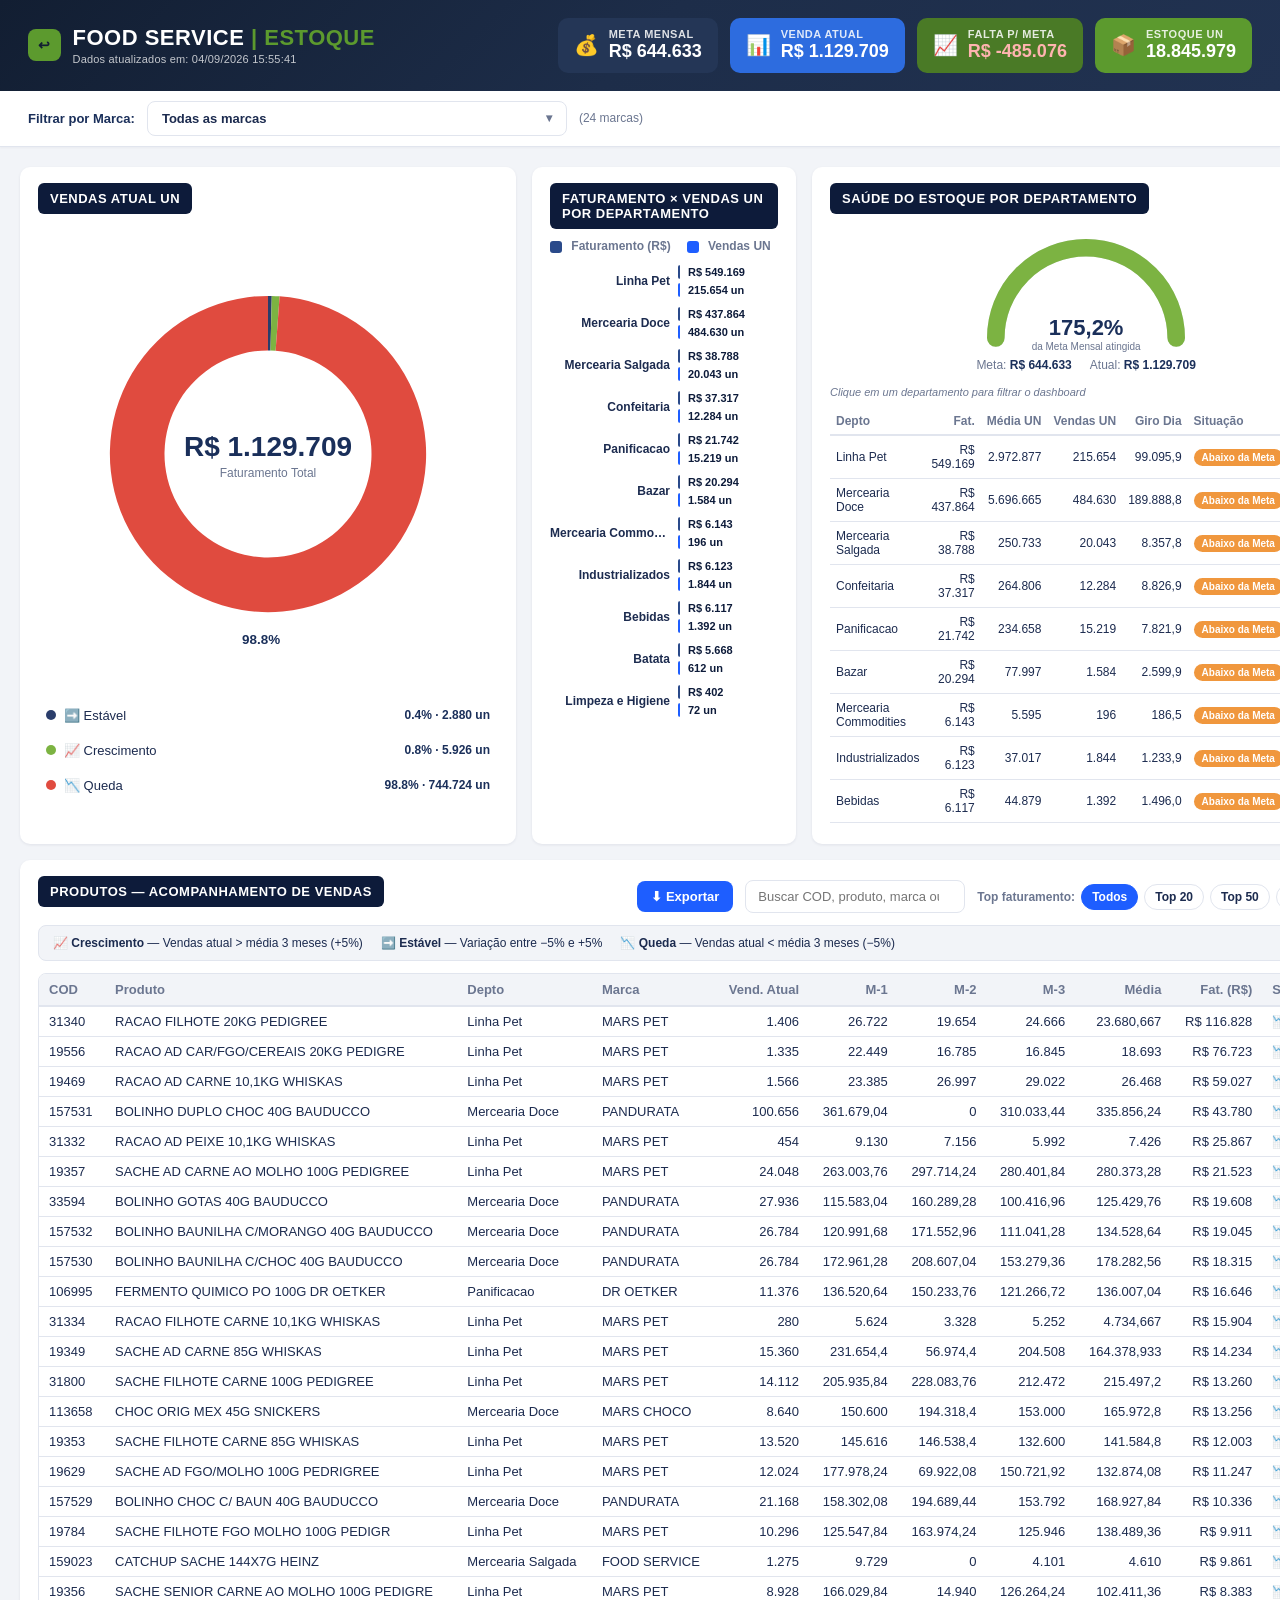
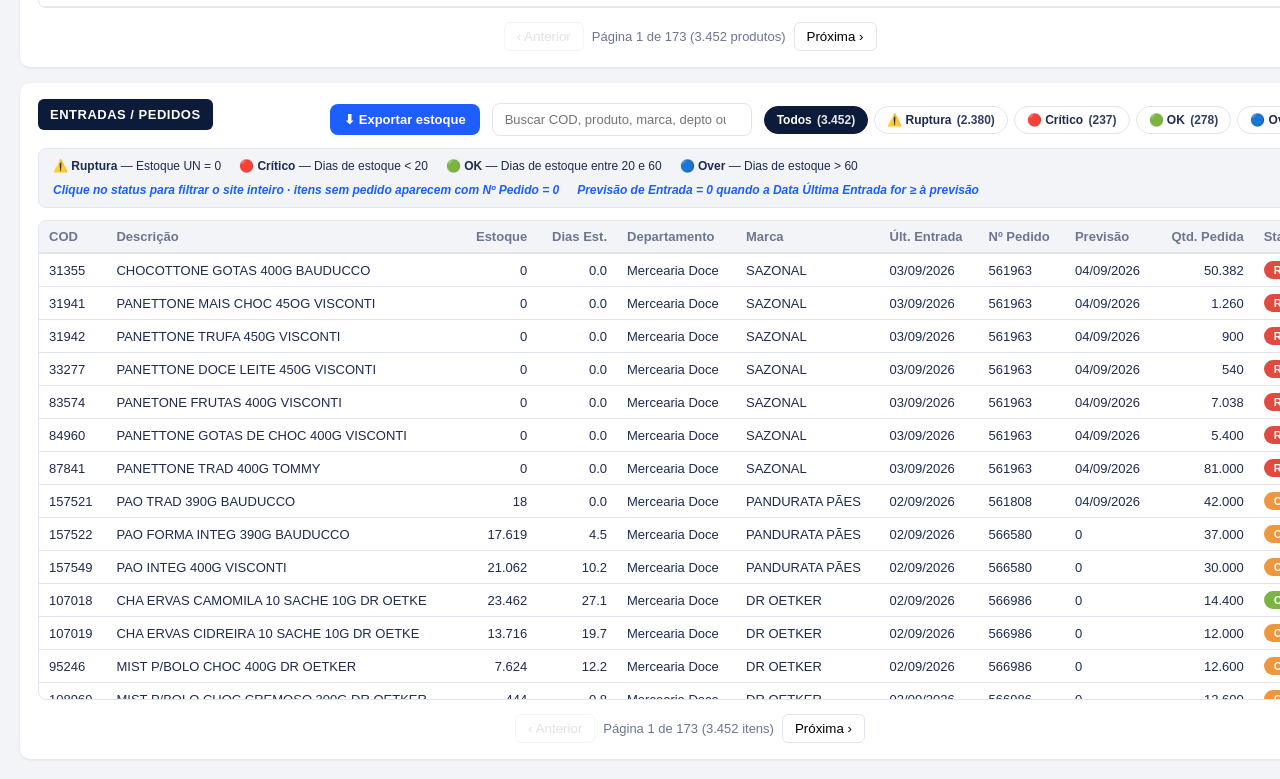
==== food/index.html @ 553b64fb "Add files via upload" ====
<!DOCTYPE html>
<html lang="pt-BR">
<head>
  <meta charset="UTF-8">
  <meta name="viewport" content="width=device-width, initial-scale=1.0">
  <title>Food Service | Controle de Estoque</title>
  <link rel="stylesheet" href="style.css">
  <script>
    (function () {
      var v = Date.now();
      document.write('<script src="data.js?v=' + v + '"><\/script>');
      document.write('<script src="script.js?v=' + v + '"><\/script>');
    })();
  </script>
</head>
<body>

<header class="topbar">
  <div class="topbar-head">
    <div class="brand">
      <a href="../index.html" class="brand-mark" title="Voltar ao início" style="text-decoration:none;">↩</a>
      <div class="brand-text">
        <h1>FOOD SERVICE <span class="accent">| ESTOQUE</span></h1>
        <span class="data-updated" id="data-updated">Atualizado em: –</span>
      </div>
    </div>
  </div>
  <div class="kpi-row">
    <div class="kpi kpi-meta">
      <span class="kpi-icon">💰</span>
      <div class="kpi-text">
        <span class="kpi-label">META MENSAL</span>
        <span class="kpi-value" id="kpi-meta-mensal">–</span>
      </div>
    </div>
    <div class="kpi kpi-venda">
      <span class="kpi-icon">📊</span>
      <div class="kpi-text">
        <span class="kpi-label">VENDA ATUAL</span>
        <span class="kpi-value" id="kpi-venda-atual">–</span>
      </div>
    </div>
    <div class="kpi kpi-falta">
      <span class="kpi-icon">📈</span>
      <div class="kpi-text">
        <span class="kpi-label">FALTA P/ META</span>
        <span class="kpi-value" id="kpi-falta-meta">–</span>
      </div>
    </div>
    <div class="kpi kpi-estoque">
      <span class="kpi-icon">📦</span>
      <div class="kpi-text">
        <span class="kpi-label">ESTOQUE UN</span>
        <span class="kpi-value" id="kpi-estoque-un">–</span>
      </div>
    </div>
  </div>
</header>

<div class="filter-bar">
  <div class="filter-bar-inner">
    <label class="filter-label">Filtrar por Marca:</label>
    <div class="ms-dropdown" id="marca-dropdown">
      <button type="button" class="ms-toggle" id="marca-toggle" aria-haspopup="listbox" aria-expanded="false">
        <span id="marca-toggle-text">Todas as marcas</span>
        <span class="ms-arrow">▾</span>
      </button>
      <div class="ms-panel" id="marca-panel" hidden>
        <div class="ms-search-wrap">
          <input type="search" id="marca-search" placeholder="Buscar marca..." autocomplete="off">
        </div>
        <div class="ms-actions">
          <button type="button" id="marca-select-all">Selecionar todas</button>
          <button type="button" id="marca-clear">Limpar</button>
        </div>
        <ul class="ms-list" id="marca-list" role="listbox" aria-multiselectable="true"></ul>
      </div>
    </div>
    <span class="filter-hint" id="marca-hint"></span>
    <button type="button" id="clear-dept-filter" class="clear-dept-btn" hidden>✕ Limpar departamento</button>
  </div>
</div>

<!-- Abas mobile (pills) -->
<nav class="mobile-tabs" id="mobile-tabs" aria-label="Seções do painel">
  <button type="button" class="mobile-tab active" data-tab="faturamento">📊 Faturamento</button>
  <button type="button" class="mobile-tab" data-tab="estoque">📦 Estoque</button>
</nav>

<main class="grid">

  <section class="panel panel-donut" data-mobile-tab="faturamento">
    <h2>VENDAS ATUAL UN</h2>
    <div class="donut-wrap donut-lg">
      <svg id="donut" viewBox="0 0 480 480"></svg>
      <div class="donut-center">
        <span id="donut-total">0</span>
        <small>Faturamento Total</small>
      </div>
    </div>
    <ul class="legend" id="donut-legend"></ul>
    <button type="button" id="clear-vendas-filter" class="clear-dept-btn clear-vendas-btn" hidden>✕ Limpar filtro de vendas</button>
  </section>

  <section class="panel panel-bars" data-mobile-tab="faturamento">
    <h2>FATURAMENTO × VENDAS UN POR DEPARTAMENTO</h2>
    <div class="cluster-legend">
      <span><i class="leg-fat"></i> Faturamento (R$)</span>
      <span><i class="leg-vend"></i> Vendas UN</span>
    </div>
    <div class="cluster-bars" id="dept-bars"></div>
  </section>

  <section class="panel panel-gauge" data-mobile-tab="both">
    <h2 id="saude-title">SAÚDE DO ESTOQUE POR DEPARTAMENTO</h2>

    <!-- Modo Faturamento / desktop: meta mensal -->
    <div class="gauge-mode gauge-mode-meta" id="gauge-mode-meta">
      <div class="meta-gauge-wrap">
        <svg id="meta-gauge" viewBox="0 0 200 115"></svg>
        <div class="meta-gauge-center">
          <span id="meta-gauge-pct">0%</span>
          <small>da Meta Mensal atingida</small>
        </div>
      </div>
      <div class="meta-gauge-legend">
        <span>Meta: <strong id="meta-gauge-meta">R$ 0</strong></span>
        <span>Atual: <strong id="meta-gauge-atual">R$ 0</strong></span>
      </div>
    </div>

    <!-- Modo Estoque (mobile): medidor por status -->
    <div class="gauge-mode gauge-mode-status" id="gauge-mode-status" hidden>
      <div class="status-meter-wrap">
        <div class="status-meter" id="status-meter" role="img" aria-label="Distribuição por status de estoque"></div>
        <div class="status-meter-total" id="status-meter-total">0 itens</div>
      </div>
      <ul class="status-meter-legend" id="status-meter-legend"></ul>
    </div>

    <p class="click-hint">Clique em um departamento para filtrar o dashboard</p>
    <div class="table-scroll dept-scroll">
      <table class="status-table dept-health-table" id="dept-health-table">
        <thead>
          <tr>
            <th>Depto</th>
            <th class="num col-fat">Fat.</th>
            <th class="num col-hide-tablet">Média UN</th>
            <th class="num col-hide-tablet">Vendas UN</th>
            <th class="num col-hide-tablet">Giro Dia</th>
            <th>Situação</th>
            <th class="num col-pct">% Meta</th>
          </tr>
        </thead>
        <tbody></tbody>
      </table>
    </div>
    <!-- Lista curta só no mobile -->
    <ul class="dept-health-mobile" id="dept-health-mobile" hidden></ul>
  </section>

  <section class="panel panel-table" data-mobile-tab="faturamento">
    <div class="table-toolbar">
      <h2>PRODUTOS — ACOMPANHAMENTO DE VENDAS</h2>
      <div class="toolbar-controls">
        <button type="button" class="btn-export" id="btn-export">⬇ Exportar</button>
        <input type="search" id="search-box" placeholder="Buscar COD, produto, marca ou depto...">
        <div class="top-filters" id="top-filters">
          <span class="top-label">Top faturamento:</span>
          <button type="button" class="chip-top active" data-top="0">Todos</button>
          <button type="button" class="chip-top" data-top="20">Top 20</button>
          <button type="button" class="chip-top" data-top="50">Top 50</button>
          <button type="button" class="chip-top" data-top="100">Top 100</button>
        </div>
      </div>
    </div>

    <div class="status-rules vendas-rules">
      <span class="rule-item"><strong>📈 Crescimento</strong> — Vendas atual &gt; média 3 meses (+5%)</span>
      <span class="rule-item"><strong>➡️ Estável</strong> — Variação entre −5% e +5%</span>
      <span class="rule-item"><strong>📉 Queda</strong> — Vendas atual &lt; média 3 meses (−5%)</span>
    </div>

    <div class="table-scroll product-scroll">
      <table class="product-table">
        <thead>
          <tr>
            <th data-key="cod" class="col-cod">COD</th>
            <th data-key="descricao">Produto</th>
            <th data-key="departamento" class="col-hide-mobile">Depto</th>
            <th data-key="marca" class="col-hide-mobile">Marca</th>
            <th data-key="vendas_un" class="num">Vend. Atual</th>
            <th data-key="vendas_m1_un" class="num col-hide-tablet">M-1</th>
            <th data-key="vendas_m2_un" class="num col-hide-tablet">M-2</th>
            <th data-key="vendas_m3_un" class="num col-hide-tablet">M-3</th>
            <th data-key="media_mensal_un" class="num col-hide-tablet">Média</th>
            <th data-key="faturamento" class="num col-hide-mobile">Fat. (R$)</th>
            <th data-key="status_vendas">Status</th>
          </tr>
        </thead>
        <tbody id="product-tbody"></tbody>
      </table>
    </div>

    <div class="pagination" id="pagination"></div>
  </section>

  <section class="panel panel-table panel-entrada" data-mobile-tab="estoque">
    <div class="table-toolbar">
      <h2>ENTRADAS / PEDIDOS</h2>
      <div class="toolbar-controls">
        <button type="button" class="btn-export" id="btn-export-entrada">⬇ Exportar estoque</button>
        <input type="search" id="search-entrada" placeholder="Buscar COD, produto, marca, depto ou nº pedido...">
        <div class="status-filters" id="entrada-status-filters">
          <button class="chip chip-all active" data-status="Todos">Todos <span class="chip-count" id="count-Todos"></span></button>
          <button class="chip chip-ruptura" data-status="Ruptura">⚠️ Ruptura <span class="chip-count" id="count-Ruptura"></span></button>
          <button class="chip chip-critico" data-status="Critico">🔴 Crítico <span class="chip-count" id="count-Critico"></span></button>
          <button class="chip chip-ok" data-status="OK">🟢 OK <span class="chip-count" id="count-OK"></span></button>
          <button class="chip chip-over" data-status="Over">🔵 Over <span class="chip-count" id="count-Over"></span></button>
        </div>
      </div>
    </div>

    <div class="status-rules">
      <span class="rule-item"><strong>⚠️ Ruptura</strong> — Estoque UN = 0</span>
      <span class="rule-item"><strong>🔴 Crítico</strong> — Dias de estoque &lt; 20</span>
      <span class="rule-item"><strong>🟢 OK</strong> — Dias de estoque entre 20 e 60</span>
      <span class="rule-item"><strong>🔵 Over</strong> — Dias de estoque &gt; 60</span>
      <span class="rule-item rule-hint">Clique no status para filtrar o site inteiro · itens sem pedido aparecem com Nº Pedido = 0</span>
      <span class="rule-item rule-hint">Previsão de Entrada = 0 quando a Data Última Entrada for ≥ à previsão</span>
    </div>

    <div class="table-scroll product-scroll entrada-scroll">
      <table class="product-table entrada-table">
        <thead>
          <tr>
            <th data-ekey="cod" class="col-cod">COD</th>
            <th data-ekey="descricao">Descrição</th>
            <th data-ekey="estoque_un" class="num">Estoque</th>
            <th data-ekey="dias_estoque_un" class="num col-hide-tablet">Dias Est.</th>
            <th data-ekey="departamento" class="col-hide-tablet">Departamento</th>
            <th data-ekey="marca" class="col-hide-tablet">Marca</th>
            <th data-ekey="data_ultima_entrada" class="col-hide-tablet">Últ. Entrada</th>
            <th data-ekey="numero_pedido">Nº Pedido</th>
            <th data-ekey="previsao_entrada">Previsão</th>
            <th data-ekey="qtd_pedida" class="num col-hide-mobile">Qtd. Pedida</th>
            <th data-ekey="status">Status</th>
          </tr>
        </thead>
        <tbody id="entrada-tbody"></tbody>
      </table>
    </div>

    <div class="pagination" id="entrada-pagination"></div>
  </section>

</main>

<!-- Modal exportar produtos -->
<div class="modal-overlay" id="export-modal" hidden>
  <div class="modal" role="dialog" aria-labelledby="export-title">
    <div class="modal-header">
      <h3 id="export-title">Exportar produtos</h3>
      <button type="button" class="modal-close" id="export-close" aria-label="Fechar">✕</button>
    </div>
    <div class="modal-body">
      <p class="modal-hint">Sempre ordenado por faturamento (maior → menor). Usa os filtros de marca/departamento ativos no site.</p>

      <label class="modal-label">Quantidade (Top)</label>
      <div class="modal-options" id="export-top">
        <label><input type="radio" name="export-top" value="20" checked> Top 20</label>
        <label><input type="radio" name="export-top" value="50"> Top 50</label>
        <label><input type="radio" name="export-top" value="100"> Top 100</label>
        <label><input type="radio" name="export-top" value="0"> Todos</label>
      </div>

      <label class="modal-label">Status <small style="font-weight:500;color:var(--text-muted)">(pode marcar vários)</small></label>
      <div class="modal-options modal-options-multi" id="export-status">
        <label><input type="checkbox" name="export-status" value="Todos" checked class="export-status-all"> Todos</label>
        <label><input type="checkbox" name="export-status" value="Ruptura" class="export-status-item"> ⚠️ Ruptura</label>
        <label><input type="checkbox" name="export-status" value="Critico" class="export-status-item"> 🔴 Crítico</label>
        <label><input type="checkbox" name="export-status" value="OK" class="export-status-item"> 🟢 OK</label>
        <label><input type="checkbox" name="export-status" value="Over" class="export-status-item"> 🔵 Over</label>
      </div>

      <label class="modal-label">Formato</label>
      <div class="modal-options" id="export-format">
        <label><input type="radio" name="export-format" value="csv" checked> CSV (Excel)</label>
        <label><input type="radio" name="export-format" value="xlsx"> Excel (.xls)</label>
      </div>
    </div>
    <div class="modal-footer">
      <button type="button" class="btn-secondary" id="export-cancel">Cancelar</button>
      <button type="button" class="btn-primary" id="export-confirm">Baixar arquivo</button>
    </div>
  </div>
</div>

<!-- Modal exportar ENTRADAS / ESTOQUE -->
<div class="modal-overlay" id="export-entrada-modal" hidden>
  <div class="modal" role="dialog" aria-labelledby="export-entrada-title">
    <div class="modal-header">
      <h3 id="export-entrada-title">Exportar estoque / entradas</h3>
      <button type="button" class="modal-close" id="export-entrada-close" aria-label="Fechar">✕</button>
    </div>
    <div class="modal-body">
      <p class="modal-hint">Usa os filtros de marca/departamento/busca ativos. Previsão = 0 quando a última entrada for ≥ à previsão.</p>

      <label class="modal-label">Status de estoque <small style="font-weight:500;color:var(--text-muted)">(pode marcar vários)</small></label>
      <div class="modal-options modal-options-multi" id="export-entrada-status">
        <label><input type="checkbox" name="export-entrada-status" value="Todos" checked class="export-status-all"> Todos</label>
        <label><input type="checkbox" name="export-entrada-status" value="Ruptura" class="export-status-item"> ⚠️ Ruptura</label>
        <label><input type="checkbox" name="export-entrada-status" value="Critico" class="export-status-item"> 🔴 Crítico</label>
        <label><input type="checkbox" name="export-entrada-status" value="OK" class="export-status-item"> 🟢 OK</label>
        <label><input type="checkbox" name="export-entrada-status" value="Over" class="export-status-item"> 🔵 Over</label>
      </div>

      <label class="modal-label">Pedido</label>
      <div class="modal-options" id="export-entrada-pedido">
        <label><input type="radio" name="export-entrada-pedido" value="todos" checked> Todos (com e sem pedido)</label>
        <label><input type="radio" name="export-entrada-pedido" value="com"> Somente com nº pedido</label>
        <label><input type="radio" name="export-entrada-pedido" value="sem"> Somente sem pedido (0)</label>
      </div>

      <label class="modal-label">Formato</label>
      <div class="modal-options" id="export-entrada-format">
        <label><input type="radio" name="export-entrada-format" value="csv" checked> CSV (Excel)</label>
        <label><input type="radio" name="export-entrada-format" value="xlsx"> Excel (.xls)</label>
      </div>
    </div>
    <div class="modal-footer">
      <button type="button" class="btn-secondary" id="export-entrada-cancel">Cancelar</button>
      <button type="button" class="btn-primary" id="export-entrada-confirm">Baixar arquivo</button>
    </div>
  </div>
</div>

</body>
</html>
---- food/style.css ----
:root {
  --navy-deep: #0d1b3a;
  --navy: #1a2f5a;
  --navy-light: #2a4a8a;
  --blue: #1e5eff;
  --blue-mid: #3b7ddd;
  --blue-soft: #5b9cf5;
  --blue-pale: #e8f0fe;
  --green: #7cb342;
  --green-dark: #5a8c2c;
  --red: #e04b3f;
  --orange: #f0973d;
  --grey-bg: #f2f4f8;
  --grey-line: #e1e5ee;
  --text-dark: #1c2b4f;
  --text-muted: #6b7690;
  --white: #ffffff;
  --radius: 10px;
}

* { box-sizing: border-box; }

html {
  width: 100%;
  overflow-x: hidden;
}

body {
  margin: 0;
  font-family: "Segoe UI", Roboto, Arial, sans-serif;
  background: var(--grey-bg);
  color: var(--text-dark);
  width: 100%;
  overflow-x: hidden;
  position: relative;
}

.topbar {
  background: linear-gradient(135deg, #121E32, #1D2D49 50%, #213251);
  padding: 18px 28px;
  display: flex;
  align-items: center;
  justify-content: space-between;
  flex-wrap: wrap;
  gap: 16px;
}
.topbar-head {
  display: flex;
  align-items: center;
  gap: 12px;
}

/* Hamburger, pills e drawer só no mobile */
.menu-toggle,
.mobile-tabs,
.drawer-overlay,
.mobile-drawer {
  display: none;
}

.brand { display: flex; align-items: center; gap: 12px; }
.brand-text { display: flex; flex-direction: column; gap: 2px; }

.brand-mark {
  background: #5C9A2E;
  color: #121E32;
  font-weight: 800;
  font-size: 14px;
  padding: 8px 10px;
  border-radius: 8px;
  letter-spacing: 0.5px;
}

.brand h1 {
  color: var(--white);
  font-size: 22px;
  letter-spacing: 0.5px;
  margin: 0;
  font-weight: 800;
}
.brand h1 .accent { color: #5C9A2E; }

.data-updated {
  font-size: 11px;
  color: rgba(255, 255, 255, 0.75);
  font-weight: 500;
  letter-spacing: 0.2px;
}

.kpi-row { display: flex; gap: 12px; flex-wrap: wrap; }

.kpi {
  display: flex;
  align-items: center;
  gap: 10px;
  padding: 10px 16px;
  border-radius: var(--radius);
  min-width: 130px;
  color: var(--white);
}
.kpi-icon { font-size: 20px; }
.kpi-text { display: flex; flex-direction: column; line-height: 1.2; }
.kpi-label { font-size: 11px; font-weight: 700; opacity: 0.85; letter-spacing: 0.5px; }
.kpi-value { font-size: 18px; font-weight: 800; }

/* KPIs — paleta atualizada */
.kpi-meta { background: #243656; }
.kpi-venda { background: #2D6CDF; }
.kpi-falta { background: #4A7A26; }
.kpi-estoque { background: #5C9A2E; }

.filter-bar {
  background: var(--white);
  border-bottom: 1px solid var(--grey-line);
  padding: 10px 28px;
  box-shadow: 0 1px 2px rgba(20, 30, 60, 0.04);
}
.filter-bar-inner {
  display: flex;
  align-items: center;
  gap: 12px;
  flex-wrap: wrap;
}
.filter-label {
  font-size: 13px;
  font-weight: 700;
  color: var(--navy);
  white-space: nowrap;
}
.filter-hint { font-size: 12px; color: var(--text-muted); }

.clear-dept-btn {
  padding: 7px 12px;
  border: 1px solid var(--blue);
  background: var(--blue-pale);
  color: var(--blue);
  border-radius: 8px;
  font-size: 12px;
  font-weight: 700;
  cursor: pointer;
}
.clear-dept-btn:hover {
  background: var(--blue);
  color: var(--white);
}

.ms-dropdown {
  position: relative;
  min-width: 260px;
  max-width: 420px;
  flex: 1;
}
.ms-toggle {
  width: 100%;
  display: flex;
  align-items: center;
  justify-content: space-between;
  gap: 8px;
  padding: 9px 14px;
  border: 1px solid var(--grey-line);
  border-radius: 8px;
  background: var(--white);
  color: var(--text-dark);
  font-size: 13px;
  font-weight: 600;
  cursor: pointer;
  text-align: left;
}
.ms-toggle:hover { border-color: var(--navy-light); }
.ms-toggle[aria-expanded="true"] {
  border-color: var(--blue);
  box-shadow: 0 0 0 2px rgba(30, 94, 255, 0.15);
}
.ms-arrow { color: var(--text-muted); font-size: 12px; }

.ms-panel {
  position: absolute;
  top: calc(100% + 4px);
  left: 0;
  right: 0;
  min-width: 280px;
  max-height: 360px;
  background: var(--white);
  border: 1px solid var(--grey-line);
  border-radius: 10px;
  box-shadow: 0 8px 24px rgba(20, 30, 60, 0.12);
  z-index: 100;
  display: flex;
  flex-direction: column;
  overflow: hidden;
}
.ms-panel[hidden] { display: none !important; }

.ms-search-wrap {
  padding: 10px 10px 6px;
  border-bottom: 1px solid var(--grey-line);
}
.ms-search-wrap input {
  width: 100%;
  padding: 8px 10px;
  border: 1px solid var(--grey-line);
  border-radius: 6px;
  font-size: 13px;
}
.ms-actions {
  display: flex;
  gap: 8px;
  padding: 8px 10px;
  border-bottom: 1px solid var(--grey-line);
}
.ms-actions button {
  flex: 1;
  padding: 6px 8px;
  border: 1px solid var(--grey-line);
  border-radius: 6px;
  background: var(--grey-bg);
  font-size: 12px;
  font-weight: 600;
  color: var(--navy);
  cursor: pointer;
}
.ms-actions button:hover {
  background: var(--navy-deep);
  color: var(--white);
  border-color: var(--navy-deep);
}
.ms-list {
  list-style: none;
  margin: 0;
  padding: 6px 0;
  overflow-y: auto;
  max-height: 260px;
}
.ms-item label {
  display: flex;
  align-items: center;
  gap: 10px;
  padding: 7px 14px;
  cursor: pointer;
  font-size: 13px;
  color: var(--text-dark);
}
.ms-item label:hover { background: #f0f4fb; }
.ms-item input[type="checkbox"] {
  width: 15px;
  height: 15px;
  accent-color: var(--blue);
  flex-shrink: 0;
}

.grid {
  display: grid;
  grid-template-columns: 1.15fr 1.4fr 1.25fr;
  gap: 16px;
  padding: 20px;
}

.panel {
  background: var(--white);
  border-radius: var(--radius);
  padding: 16px 18px;
  box-shadow: 0 1px 3px rgba(20, 30, 60, 0.08);
}

.panel h2 {
  font-size: 13px;
  letter-spacing: 0.5px;
  margin: 0 0 10px;
  font-weight: 800;
  background: var(--navy-deep);
  color: var(--white);
  padding: 8px 12px;
  border-radius: 6px;
  display: inline-block;
}

.click-hint {
  margin: 0 0 10px;
  font-size: 11px;
  color: var(--text-muted);
  font-style: italic;
}

.panel-table { grid-column: 1 / -1; }

/* Donut grande */
.donut-wrap {
  position: relative;
  width: 240px;
  margin: 0 auto;
}
.donut-wrap.donut-lg {
  width: 460px;
  max-width: 100%;
}
#donut { width: 100%; height: auto; }
.donut-center {
  position: absolute;
  top: 50%; left: 50%;
  transform: translate(-50%, -50%);
  text-align: center;
  line-height: 1.1;
  pointer-events: none;
}
.donut-center span {
  display: block;
  font-size: 28px;
  font-weight: 800;
  color: var(--navy);
}
.donut-center small { color: var(--text-muted); font-size: 12px; }
.donut-pct-label {
  font-size: 14px;
  font-weight: 800;
  fill: var(--navy);
}

.legend { list-style: none; padding: 0; margin: 14px 0 0; display: flex; flex-direction: column; gap: 8px; }
.legend li { display: flex; align-items: center; gap: 8px; font-size: 13px; }
.legend li.legend-item {
  cursor: pointer;
  padding: 6px 8px;
  border-radius: 8px;
  transition: background 0.15s;
}
.legend li.legend-item:hover { background: #f0f4fb; }
.legend li.legend-item.active {
  background: var(--blue-pale);
  outline: 2px solid var(--blue);
  outline-offset: -2px;
  font-weight: 700;
}
.legend .dot { width: 10px; height: 10px; border-radius: 50%; display: inline-block; flex-shrink: 0; }
.legend .lg-label { flex: 1; }
.legend .lg-value { font-weight: 700; color: var(--navy); white-space: nowrap; font-size: 12px; }

.donut-slice { transition: opacity 0.2s; }
.donut-slice:hover { opacity: 0.85; }

.clear-vendas-btn:not([hidden]) { margin: 10px auto 0; display: block; }

/* Gauge de % da Meta */
.meta-gauge-wrap {
  position: relative;
  width: 220px;
  margin: 4px auto 4px;
}
#meta-gauge { width: 100%; height: auto; display: block; }
.meta-gauge-center {
  position: absolute;
  bottom: 2px;
  left: 50%;
  transform: translateX(-50%);
  text-align: center;
  pointer-events: none;
}
.meta-gauge-center span { display: block; font-size: 22px; font-weight: 800; color: var(--navy); }
.meta-gauge-center small { display: block; font-size: 10px; color: var(--text-muted); }
.meta-gauge-legend {
  display: flex;
  justify-content: center;
  gap: 18px;
  font-size: 12px;
  color: var(--text-muted);
  margin-bottom: 14px;
}
.meta-gauge-legend strong { color: var(--navy); }

.cluster-legend {
  display: flex;
  gap: 16px;
  margin-bottom: 12px;
  font-size: 12px;
  font-weight: 600;
  color: var(--text-muted);
}
.cluster-legend i {
  display: inline-block;
  width: 12px;
  height: 12px;
  border-radius: 3px;
  margin-right: 6px;
  vertical-align: middle;
}
.leg-fat { background: var(--navy-light); }
.leg-vend { background: var(--blue); }

.panel-bars {
  display: flex;
  flex-direction: column;
  min-height: 0;
}
.cluster-bars {
  display: flex;
  flex-direction: column;
  gap: 10px;
  /* sem barra de rolagem — preenche o painel */
  overflow: visible;
  padding-right: 0;
}
.empty-bars {
  margin: 12px 0;
  font-size: 13px;
  color: var(--text-muted);
  font-style: italic;
}

.cluster-row {
  display: grid;
  grid-template-columns: 120px 1fr;
  gap: 8px;
  align-items: center;
  font-size: 12px;
}
.cluster-label {
  font-weight: 600;
  color: var(--text-dark);
  text-align: right;
  overflow: hidden;
  text-overflow: ellipsis;
  white-space: nowrap;
}
.cluster-tracks { display: flex; flex-direction: column; gap: 4px; }
.cluster-track-outer {
  display: flex;
  align-items: center;
  gap: 8px;
  min-width: 0;
}
.cluster-track {
  flex: 1;
  min-width: 0;
  background: var(--grey-line);
  border-radius: 4px;
  height: 14px;
  overflow: hidden;
}
.cluster-fill {
  height: 100%;
  border-radius: 4px 0 0 4px;
  min-width: 2px;
  transition: width 0.35s ease;
}
.cluster-fill.fat { background: var(--navy-light); }
.cluster-fill.vend { background: var(--blue); }
.cluster-val-ext {
  flex-shrink: 0;
  font-size: 11px;
  font-weight: 700;
  color: var(--navy-deep);
  white-space: nowrap;
  min-width: 90px;
  text-align: left;
}

.dept-scroll { max-height: 420px; overflow: auto; }
.dept-health-table { width: 100%; border-collapse: collapse; font-size: 12px; }
.dept-health-table th {
  text-align: left;
  color: var(--text-muted);
  font-weight: 700;
  padding: 6px 6px;
  border-bottom: 2px solid var(--grey-line);
  position: sticky;
  top: 0;
  background: var(--white);
  white-space: nowrap;
  z-index: 1;
}
.dept-health-table th.num, .dept-health-table td.num { text-align: right; }
.dept-health-table td { padding: 7px 6px; border-bottom: 1px solid var(--grey-line); }
.dept-row { cursor: pointer; transition: background 0.15s; }
.dept-row:hover { background: #eef3fc; }
.dept-row.row-active {
  background: #d6e4ff;
  outline: 2px solid var(--blue);
  outline-offset: -2px;
}

.sit-badge {
  padding: 3px 8px;
  border-radius: 10px;
  font-size: 10px;
  font-weight: 700;
  color: var(--white);
  display: inline-block;
  white-space: nowrap;
}
.sit-bateu { background: var(--green); }
.sit-andamento { background: var(--blue); }
.sit-abaixo { background: var(--orange); }
.sit-sem { background: var(--red); }

.table-toolbar {
  display: flex;
  justify-content: space-between;
  align-items: center;
  flex-wrap: wrap;
  gap: 12px;
  margin-bottom: 8px;
}
.toolbar-controls { display: flex; gap: 12px; align-items: center; flex-wrap: wrap; }

#search-box {
  padding: 8px 12px;
  border: 1px solid var(--grey-line);
  border-radius: 8px;
  font-size: 13px;
  min-width: 220px;
}

.btn-export {
  padding: 8px 14px;
  border: none;
  border-radius: 8px;
  background: var(--blue);
  color: var(--white);
  font-size: 13px;
  font-weight: 700;
  cursor: pointer;
}
.btn-export:hover { background: #1548d4; }

.top-filters {
  display: flex;
  align-items: center;
  gap: 6px;
  flex-wrap: wrap;
}
.top-label {
  font-size: 12px;
  font-weight: 700;
  color: var(--text-muted);
}
.chip-top {
  border: 1px solid var(--grey-line);
  background: var(--white);
  color: var(--text-dark);
  padding: 5px 10px;
  border-radius: 16px;
  font-size: 12px;
  font-weight: 600;
  cursor: pointer;
}
.chip-top:hover { border-color: var(--blue); color: var(--blue); }
.chip-top.active {
  background: var(--blue);
  color: var(--white);
  border-color: var(--blue);
}

.status-filters { display: flex; gap: 6px; flex-wrap: wrap; }
.chip {
  border: 1px solid var(--grey-line);
  background: var(--white);
  color: var(--text-dark);
  padding: 6px 12px;
  border-radius: 20px;
  font-size: 12px;
  font-weight: 600;
  cursor: pointer;
}
.chip-count { font-weight: 700; opacity: 0.9; margin-left: 2px; }
.chip.active { background: var(--navy-deep); color: var(--white); border-color: var(--navy-deep); }
.chip-ruptura.active { background: var(--red); border-color: var(--red); }
.chip-critico.active { background: var(--orange); border-color: var(--orange); }
.chip-ok.active { background: var(--green); border-color: var(--green); }
.chip-over.active { background: var(--blue); border-color: var(--blue); }

.status-rules {
  display: flex;
  flex-wrap: wrap;
  gap: 10px 18px;
  margin: 0 0 12px;
  padding: 10px 14px;
  background: var(--grey-bg);
  border-radius: 8px;
  border: 1px solid var(--grey-line);
  font-size: 12px;
  color: var(--text-dark);
}
.rule-item strong { font-weight: 700; }

.table-scroll { overflow-x: auto; }
.product-scroll {
  overflow-x: auto;
  border: 1px solid var(--grey-line);
  border-radius: 8px;
}

.product-table { width: 100%; border-collapse: collapse; font-size: 13px; min-width: 960px; }
.product-table th {
  text-align: left;
  background: var(--grey-bg);
  color: var(--text-muted);
  font-weight: 700;
  padding: 8px 10px;
  border-bottom: 2px solid var(--grey-line);
  cursor: pointer;
  white-space: nowrap;
}
.product-table th.num, .product-table td.num { text-align: right; }
.product-table td { padding: 7px 10px; border-bottom: 1px solid var(--grey-line); }
.product-table tbody tr:hover { background: #f7f9fc; }

.pagination {
  display: flex;
  justify-content: center;
  align-items: center;
  gap: 8px;
  margin-top: 14px;
  font-size: 13px;
}
.pagination button {
  border: 1px solid var(--grey-line);
  background: var(--white);
  padding: 6px 12px;
  border-radius: 6px;
  cursor: pointer;
}
.pagination button:disabled { opacity: 0.4; cursor: not-allowed; }
.pagination span { color: var(--text-muted); }

.status-badge {
  padding: 3px 10px;
  border-radius: 12px;
  font-size: 11px;
  font-weight: 700;
  color: var(--white);
  display: inline-block;
  white-space: nowrap;
}
.status-Ruptura { background: var(--red); }
.status-Critico { background: var(--orange); }
.status-OK { background: var(--green); }
.status-Over { background: var(--blue); }

/* Modal export */
.modal-overlay {
  position: fixed;
  inset: 0;
  background: rgba(10, 20, 40, 0.45);
  display: flex;
  align-items: center;
  justify-content: center;
  z-index: 1000;
  padding: 16px;
}
.modal-overlay[hidden] { display: none !important; }
.modal {
  background: var(--white);
  border-radius: 12px;
  width: 100%;
  max-width: 440px;
  box-shadow: 0 16px 48px rgba(10, 20, 40, 0.25);
  overflow: hidden;
}
.modal-header {
  display: flex;
  align-items: center;
  justify-content: space-between;
  padding: 14px 18px;
  background: var(--navy-deep);
  color: var(--white);
}
.modal-header h3 { margin: 0; font-size: 16px; }
.modal-close {
  background: transparent;
  border: none;
  color: var(--white);
  font-size: 18px;
  cursor: pointer;
  opacity: 0.85;
}
.modal-close:hover { opacity: 1; }
.modal-body { padding: 16px 18px; }
.modal-hint {
  margin: 0 0 14px;
  font-size: 12px;
  color: var(--text-muted);
}
.modal-label {
  display: block;
  font-size: 12px;
  font-weight: 700;
  color: var(--navy);
  margin: 12px 0 6px;
}
.modal-options {
  display: flex;
  flex-wrap: wrap;
  gap: 8px 14px;
  font-size: 13px;
}
.modal-options label {
  display: flex;
  align-items: center;
  gap: 6px;
  cursor: pointer;
}
.modal-footer {
  display: flex;
  justify-content: flex-end;
  gap: 10px;
  padding: 12px 18px 16px;
  border-top: 1px solid var(--grey-line);
}
.btn-secondary {
  padding: 8px 14px;
  border: 1px solid var(--grey-line);
  border-radius: 8px;
  background: var(--white);
  font-weight: 600;
  cursor: pointer;
}
.btn-primary {
  padding: 8px 16px;
  border: none;
  border-radius: 8px;
  background: var(--blue);
  color: var(--white);
  font-weight: 700;
  cursor: pointer;
}
.btn-primary:hover { background: #1548d4; }


/* Status de vendas SEM fundo colorido (só texto) */
.vendas-text {
  font-size: 12px;
  font-weight: 700;
  white-space: nowrap;
}
.vendas-Crescimento { color: #5a8c2c; }
.vendas-Queda { color: #c0392b; }
.vendas-Estavel { color: #2a3d6b; }
.vendas-Sem\ Dados { color: #6b7690; }

.vendas-rules .rule-item strong { font-weight: 700; }
.rule-hint {
  color: var(--blue);
  font-style: italic;
  font-weight: 600;
}

/* ENTRADAS / PEDIDOS */
.panel-entrada { grid-column: 1 / -1; }
.entrada-scroll { max-height: 480px; overflow: auto; }
.entrada-table { min-width: 1180px; }
.entrada-table th[data-ekey] { cursor: pointer; }
#search-entrada {
  padding: 8px 12px;
  border: 1px solid var(--grey-line);
  border-radius: 8px;
  font-size: 13px;
  min-width: 260px;
  flex: 1;
  max-width: 420px;
}

/* Lista curta de saúde (só mobile) */
.dept-health-mobile {
  list-style: none;
  margin: 8px 0 0;
  padding: 0;
  display: none;
  flex-direction: column;
  gap: 6px;
}
.dept-mobile-item {
  display: flex;
  align-items: center;
  justify-content: space-between;
  gap: 12px;
  padding: 10px 12px;
  background: var(--grey-bg);
  border: 1px solid var(--grey-line);
  border-radius: 8px;
  cursor: pointer;
  transition: background 0.15s, outline 0.15s;
}
.dept-mobile-item:hover { background: #eef3fc; }
.dept-mobile-item.active {
  background: #d6e4ff;
  outline: 2px solid var(--blue);
  outline-offset: -2px;
}
.dept-mobile-left {
  display: flex;
  flex-direction: column;
  align-items: flex-start;
  gap: 3px;
  min-width: 0;
  flex: 1 1 auto;
  overflow: hidden;
}
.dept-mobile-name {
  display: block;
  width: 100%;
  font-size: 13px;
  font-weight: 600;
  color: var(--text-dark);
  overflow: hidden;
  text-overflow: ellipsis;
  white-space: nowrap;
  line-height: 1.25;
}
.dept-mobile-fat {
  display: block;
  width: 100%;
  font-size: 12px;
  font-weight: 700;
  color: var(--navy);
  line-height: 1.25;
}
.dept-mobile-item .sit-badge {
  flex-shrink: 0;
  align-self: center;
}

/* ========== TABLET (≤ 1100px) ========== */
@media (max-width: 1100px) {
  .grid { grid-template-columns: 1fr; }
  .filter-bar { padding: 10px 16px; }
  .ms-dropdown { min-width: 100%; max-width: 100%; }
  .cluster-val-ext { min-width: 70px; font-size: 10px; }
  .status-rules { flex-direction: column; gap: 6px; }
  .donut-wrap.donut-lg { width: 320px; }
  .meta-gauge-wrap { width: 190px; }

  /* Barras: só faturamento */
  .cluster-legend .leg-vend,
  .cluster-legend span:last-child { display: none; }
  .track-vend { display: none !important; }
  .cluster-row { grid-template-columns: 100px 1fr; }
  .panel-bars h2::after { content: none; }

  /* Saúde: esconde colunas secundárias */
  .col-hide-tablet { display: none !important; }

  /* Tabelas mais leves */
  .product-table { min-width: 640px; }
  .entrada-table { min-width: 720px; }

  .topbar { padding: 14px 16px; }
  .kpi { min-width: 110px; padding: 8px 12px; }
  .kpi-value { font-size: 16px; }
}

/* ========== MOBILE (≤ 768px) — incl. 540–590px ========== */
@media (max-width: 768px) {
  /* Mesma margem lateral em header, filtro e cards */
  :root { --gutter: 12px; }

  .topbar,
  .filter-bar,
  .grid {
    width: 100% !important;
    max-width: 100% !important;
    margin: 0 !important;
    box-sizing: border-box !important;
  }

  .topbar {
    flex-direction: column;
    align-items: stretch;
    gap: 0;
    padding: 0 !important;
    background: transparent;
  }

  .topbar-head {
    display: block;
    width: 100%;
    box-sizing: border-box;
    background: linear-gradient(135deg, #121E32, #1D2D49 50%, #213251);
    padding: 14px var(--gutter);
  }

  .brand {
    display: flex;
    width: 100%;
    max-width: 100%;
    gap: 10px;
    min-width: 0;
  }
  .brand-mark { flex-shrink: 0; }
  .brand-text {
    min-width: 0;
    flex: 1 1 auto;
    overflow: hidden;
  }
  .brand h1 {
    font-size: 15px;
    line-height: 1.25;
    word-break: break-word;
    overflow-wrap: anywhere;
  }
  .data-updated {
    font-size: 10px;
    display: block;
    line-height: 1.3;
  }

  .kpi-row {
    display: grid !important;
    grid-template-columns: 1fr 1fr;
    gap: 10px;
    width: 100%;
    box-sizing: border-box;
    background: var(--white);
    padding: 12px var(--gutter);
    border-bottom: 1px solid var(--grey-line);
    box-shadow: 0 1px 2px rgba(20, 30, 60, 0.04);
    flex-wrap: nowrap;
  }
  .kpi-meta,
  .kpi-falta { display: none !important; }
  .kpi {
    display: flex;
    flex: none !important;
    min-width: 0 !important;
    width: auto !important;
    max-width: 100%;
    box-sizing: border-box;
    padding: 10px 12px;
    gap: 8px;
    border-radius: 8px;
    box-shadow: 0 1px 3px rgba(20, 30, 60, 0.1);
  }
  .kpi-text { min-width: 0; overflow: hidden; }
  .kpi-value {
    font-size: 13px;
    word-break: break-word;
    overflow-wrap: anywhere;
  }
  .kpi-label { font-size: 10px; }
  .kpi-icon { flex-shrink: 0; }

  .filter-bar {
    box-sizing: border-box;
    padding: 10px var(--gutter) !important;
    background: var(--white);
  }
  .filter-bar-inner {
    display: flex;
    flex-wrap: wrap;
    width: 100%;
    max-width: 100%;
    box-sizing: border-box;
    gap: 8px;
  }
  .filter-label { font-size: 12px; }
  .ms-dropdown {
    flex: 1 1 100% !important;
    min-width: 0 !important;
    max-width: 100% !important;
    width: 100% !important;
  }
  .ms-toggle {
    width: 100%;
    max-width: 100%;
    box-sizing: border-box;
  }
  .ms-panel {
    left: 0;
    right: 0;
    min-width: 0;
    max-width: 100%;
    width: 100%;
    box-sizing: border-box;
  }

  .grid {
    display: grid;
    grid-template-columns: 1fr !important;
    padding: var(--gutter) !important;
    gap: 12px;
  }
  .panel {
    width: 100%;
    max-width: 100%;
    box-sizing: border-box;
    padding: 12px;
    overflow: hidden;
  }
  .panel h2 { font-size: 12px; padding: 6px 10px; }

  .donut-wrap.donut-lg { width: min(340px, 92vw); max-width: 100%; }
  .donut-center span { font-size: 16px; }
  .donut-center small { font-size: 10px; }
  .legend { gap: 4px; }
  .legend li { font-size: 12px; }
  .legend .lg-value { font-size: 11px; }

  .cluster-row { grid-template-columns: minmax(64px, 80px) 1fr; font-size: 11px; gap: 6px; }
  .cluster-label { font-size: 11px; }
  .cluster-val-ext { min-width: 52px; font-size: 10px; }
  .cluster-track { height: 12px; }
  .cluster-legend .leg-vend,
  .cluster-legend span:last-child { display: none; }
  .track-vend { display: none !important; }

  .dept-scroll { display: none !important; }
  .click-hint { display: none; }
  .dept-health-mobile { display: flex; }
  .meta-gauge-wrap { width: min(160px, 100%); margin-bottom: 8px; }
  .meta-gauge-center span { font-size: 18px; }
  .meta-gauge-legend {
    font-size: 11px;
    gap: 10px;
    margin-bottom: 10px;
    flex-wrap: wrap;
  }

  .col-hide-mobile,
  .col-hide-tablet { display: none !important; }

  .table-scroll,
  .product-scroll,
  .entrada-scroll {
    width: 100%;
    max-width: 100%;
    overflow-x: auto;
    -webkit-overflow-scrolling: touch;
  }
  .product-table { min-width: 280px; font-size: 12px; }
  .entrada-table { min-width: 300px; font-size: 12px; }
  .product-table th,
  .product-table td { padding: 6px 8px; }

  .table-toolbar { flex-direction: column; align-items: flex-start; width: 100%; }
  .toolbar-controls {
    width: 100%;
    flex-direction: column;
    align-items: stretch;
  }
  #search-box,
  #search-entrada {
    min-width: 0 !important;
    width: 100% !important;
    max-width: 100% !important;
    box-sizing: border-box;
  }
  .top-filters,
  .status-filters { width: 100%; }
  .chip,
  .chip-top { font-size: 11px; padding: 5px 8px; }

  .status-rules { padding: 8px 10px; font-size: 11px; }
  .pagination { flex-wrap: wrap; font-size: 12px; }
  .pagination span {
    text-align: center;
    width: 100%;
    order: -1;
    margin-bottom: 4px;
  }
  .btn-export {
    width: 100%;
    text-align: center;
    box-sizing: border-box;
  }
}

/* ========== MOBILE PEQUENO (≤ 480px) ========== */
@media (max-width: 480px) {
  :root { --gutter: 10px; }

  .topbar-head { padding: 12px var(--gutter); }
  .brand-mark { font-size: 11px; padding: 6px 7px; }
  .brand h1 { font-size: 13px; }
  .data-updated { font-size: 9px; }

  .kpi-row {
    gap: 8px;
    padding: 10px var(--gutter);
  }
  .kpi { padding: 8px 10px; gap: 6px; }
  .kpi-icon { font-size: 14px; }
  .kpi-value { font-size: 12px; }
  .kpi-label { font-size: 9px; letter-spacing: 0.2px; }

  .filter-bar { padding: 8px var(--gutter) !important; }
  .grid { padding: var(--gutter) !important; gap: 10px; }
  .panel { padding: 10px; }

  .donut-wrap.donut-lg { width: min(300px, 94vw); max-width: 100%; }
  .donut-center span { font-size: 14px; }
  .donut-center small { font-size: 9px; }
  .cluster-row { grid-template-columns: 60px 1fr; }
  .cluster-label { font-size: 10px; }
  .dept-mobile-item { padding: 8px 10px; gap: 8px; }
  .dept-mobile-name { font-size: 12px; }
  .dept-mobile-fat { font-size: 11px; }
  .sit-badge { font-size: 9px; padding: 2px 6px; }
}

/* ========== MOBILE TABS + HAMBURGER ========== */
@media (max-width: 768px) {
  .menu-toggle {
    display: flex;
    flex-direction: column;
    justify-content: center;
    align-items: center;
    gap: 5px;
    width: 40px;
    height: 40px;
    padding: 8px;
    border: none;
    border-radius: 8px;
    background: rgba(255, 255, 255, 0.12);
    cursor: pointer;
    flex-shrink: 0;
  }
  .menu-toggle:hover,
  .menu-toggle[aria-expanded="true"] {
    background: rgba(255, 255, 255, 0.22);
  }
  .menu-toggle-bar {
    display: block;
    width: 18px;
    height: 2px;
    background: #fff;
    border-radius: 1px;
    transition: transform 0.25s ease, opacity 0.2s ease;
  }
  .menu-toggle[aria-expanded="true"] .menu-toggle-bar:nth-child(1) {
    transform: translateY(7px) rotate(45deg);
  }
  .menu-toggle[aria-expanded="true"] .menu-toggle-bar:nth-child(2) {
    opacity: 0;
  }
  .menu-toggle[aria-expanded="true"] .menu-toggle-bar:nth-child(3) {
    transform: translateY(-7px) rotate(-45deg);
  }

  .mobile-tabs {
    display: flex;
    gap: 8px;
    padding: 10px var(--gutter, 12px);
    background: var(--white);
    border-bottom: 1px solid var(--grey-line);
    position: sticky;
    top: 0;
    z-index: 40;
  }
  .mobile-tab {
    flex: 1;
    padding: 10px 12px;
    border: 1px solid var(--grey-line);
    border-radius: 10px;
    background: var(--grey-bg);
    color: var(--text-dark);
    font-size: 13px;
    font-weight: 700;
    cursor: pointer;
    transition: background 0.2s, color 0.2s, border-color 0.2s, transform 0.15s;
  }
  .mobile-tab.active {
    background: linear-gradient(135deg, #121E32, #213251);
    color: #fff;
    border-color: #213251;
  }
  .mobile-tab:active { transform: scale(0.98); }

  /* Transição suave dos painéis */
  .grid > .panel {
    transition: opacity 0.28s ease, transform 0.28s ease;
  }
  .grid > .panel.is-tab-hidden {
    opacity: 0;
    transform: translateY(10px);
    pointer-events: none;
    visibility: hidden;
    height: 0 !important;
    min-height: 0 !important;
    max-height: 0 !important;
    overflow: hidden !important;
    margin: 0 !important;
    padding: 0 !important;
    border: none !important;
    box-shadow: none !important;
  }

  /* Drawer */
  .drawer-overlay {
    display: block;
    position: fixed;
    inset: 0;
    background: rgba(10, 20, 40, 0.45);
    z-index: 200;
    opacity: 0;
    transition: opacity 0.25s ease;
    pointer-events: none;
  }
  .drawer-overlay.is-open {
    opacity: 1;
    pointer-events: auto;
  }
  .drawer-overlay[hidden] { display: none !important; }

  .mobile-drawer {
    display: flex;
    flex-direction: column;
    position: fixed;
    top: 0;
    left: 0;
    width: min(300px, 86vw);
    height: 100%;
    background: var(--white);
    z-index: 210;
    box-shadow: 8px 0 32px rgba(10, 20, 40, 0.2);
    transform: translateX(-105%);
    transition: transform 0.28s ease;
  }
  .mobile-drawer.is-open {
    transform: translateX(0);
  }
  .mobile-drawer[hidden] { display: none !important; }

  .drawer-header {
    display: flex;
    align-items: center;
    justify-content: space-between;
    padding: 16px 18px;
    background: linear-gradient(135deg, #121E32, #1D2D49 50%, #213251);
    color: #fff;
  }
  .drawer-title { font-size: 16px; font-weight: 800; }
  .drawer-close {
    border: none;
    background: transparent;
    color: #fff;
    font-size: 18px;
    cursor: pointer;
    opacity: 0.85;
  }
  .drawer-close:hover { opacity: 1; }

  .drawer-nav {
    display: flex;
    flex-direction: column;
    padding: 12px;
    gap: 6px;
  }
  .drawer-item {
    text-align: left;
    padding: 12px 14px;
    border: 1px solid transparent;
    border-radius: 10px;
    background: transparent;
    color: var(--text-dark);
    font-size: 14px;
    font-weight: 700;
    cursor: pointer;
  }
  .drawer-item:hover { background: #f0f4fb; }
  .drawer-item.active {
    background: #e8f0fe;
    border-color: #2D6CDF;
    color: #1a2f5a;
  }
  .drawer-sep {
    border: none;
    border-top: 1px solid var(--grey-line);
    margin: 8px 4px;
  }
  .drawer-action { color: var(--text-muted); font-weight: 600; }
}

/* Medidor de status de estoque (aba Estoque) */
.status-meter-wrap {
  margin: 8px 0 12px;
}
.status-meter {
  display: flex;
  width: 100%;
  height: 18px;
  border-radius: 9px;
  overflow: hidden;
  background: var(--grey-line);
}
.status-meter-seg {
  height: 100%;
  min-width: 0;
  transition: width 0.35s ease;
}
.status-meter-empty {
  width: 100%;
  text-align: center;
  font-size: 12px;
  color: var(--text-muted);
  padding: 4px;
}
.status-meter-total {
  margin-top: 6px;
  font-size: 12px;
  font-weight: 700;
  color: var(--navy);
  text-align: center;
}
.status-meter-legend {
  list-style: none;
  margin: 10px 0 0;
  padding: 0;
  display: flex;
  flex-direction: column;
  gap: 6px;
}
.status-meter-item {
  display: flex;
  align-items: center;
  gap: 8px;
  padding: 8px 10px;
  border-radius: 8px;
  cursor: pointer;
  font-size: 13px;
  border: 1px solid transparent;
  background: var(--grey-bg);
}
.status-meter-item:hover { background: #eef3fc; }
.status-meter-item.active {
  outline: 2px solid var(--blue);
  outline-offset: -2px;
  background: #d6e4ff;
}
.status-meter-dot {
  width: 10px;
  height: 10px;
  border-radius: 50%;
  flex-shrink: 0;
}
.status-meter-label { flex: 1; font-weight: 600; }
.status-meter-vals {
  font-weight: 700;
  color: var(--navy);
  white-space: nowrap;
  font-size: 12px;
}

/* Breakdown de status por departamento (aba Estoque mobile) */
.dept-status-break {
  display: flex;
  flex-wrap: wrap;
  gap: 4px 6px;
  justify-content: flex-end;
  max-width: 58%;
  flex-shrink: 0;
}
.dsb {
  font-size: 11px;
  font-weight: 700;
  white-space: nowrap;
  line-height: 1.2;
}
.dsb-rup { color: #c0392b; }
.dsb-cri { color: #d68910; }
.dsb-ok { color: #5a8c2c; }
.dsb-over { color: #2D6CDF; }

@media (max-width: 480px) {
  .dept-status-break {
    max-width: 100%;
    justify-content: flex-start;
    margin-top: 4px;
  }
  .dept-mobile-item {
    flex-wrap: wrap;
    align-items: flex-start;
  }
  .dept-mobile-left { flex: 1 1 100%; }
}
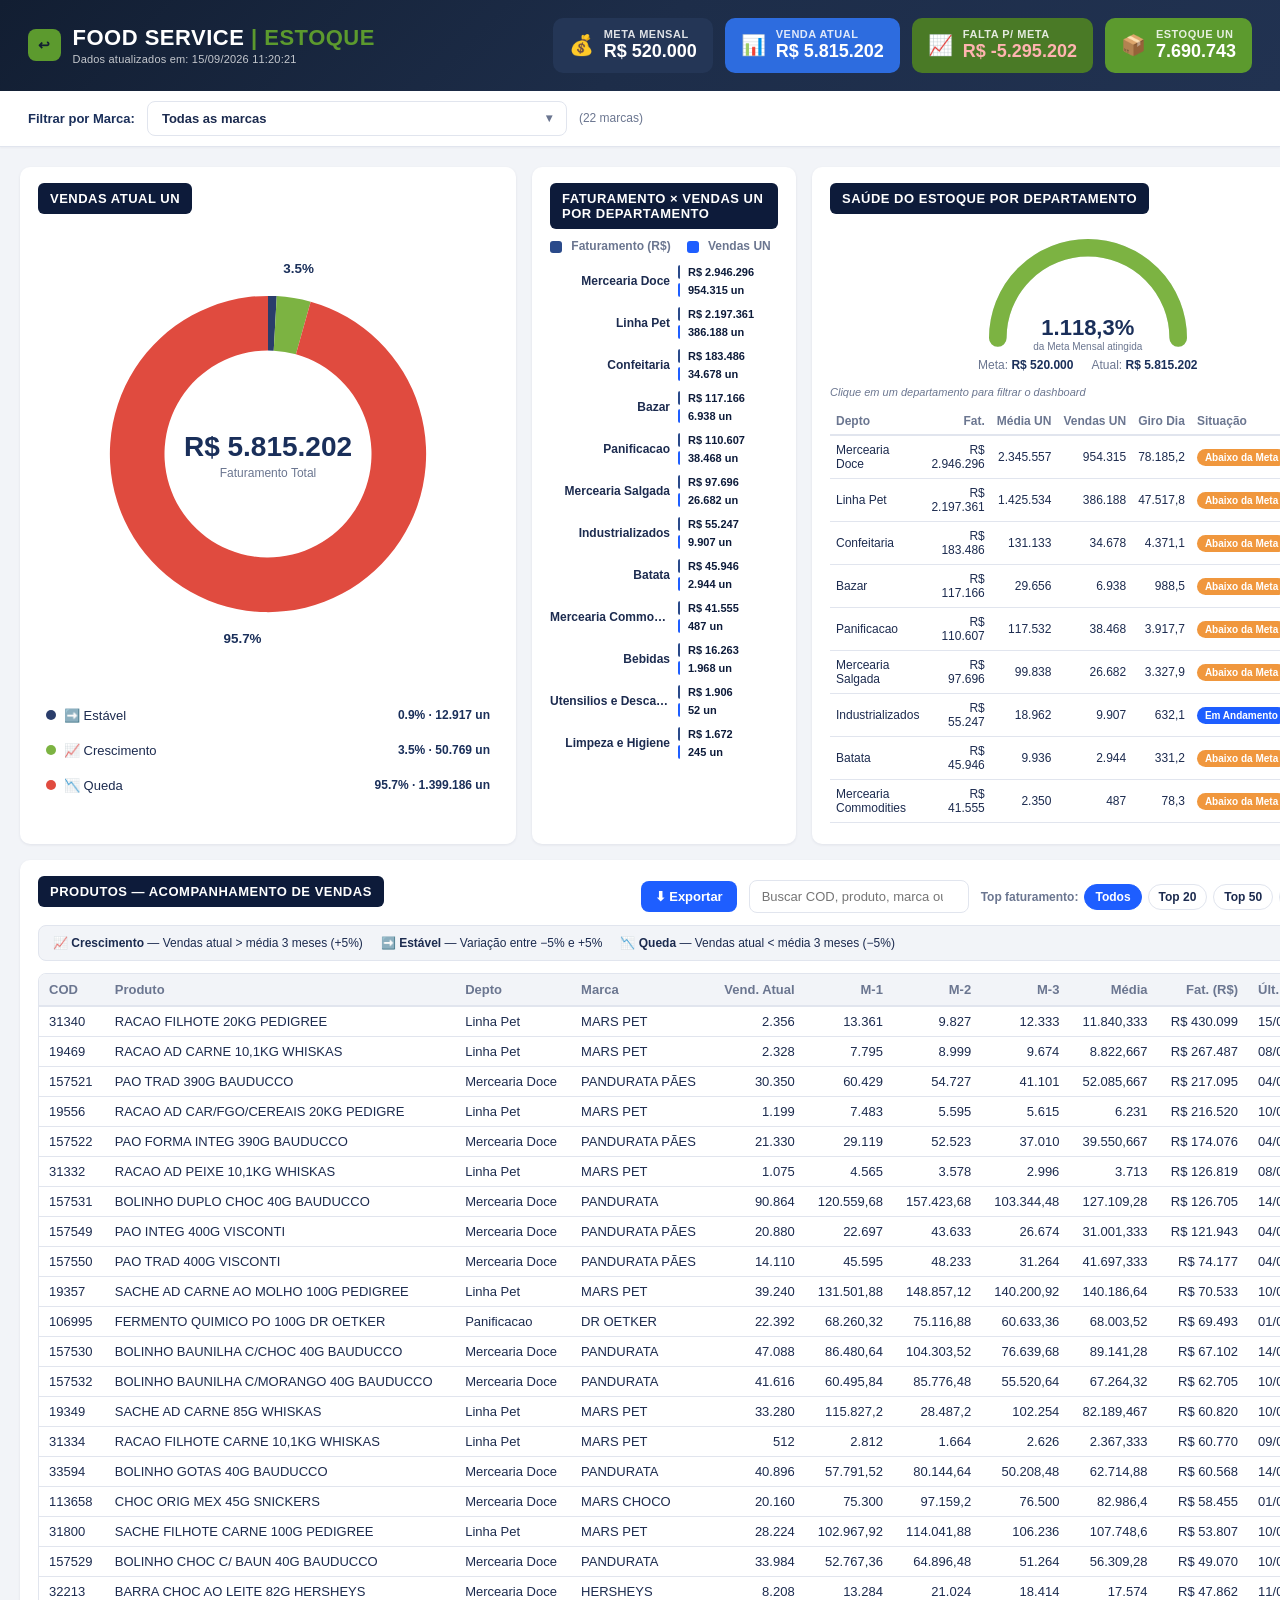
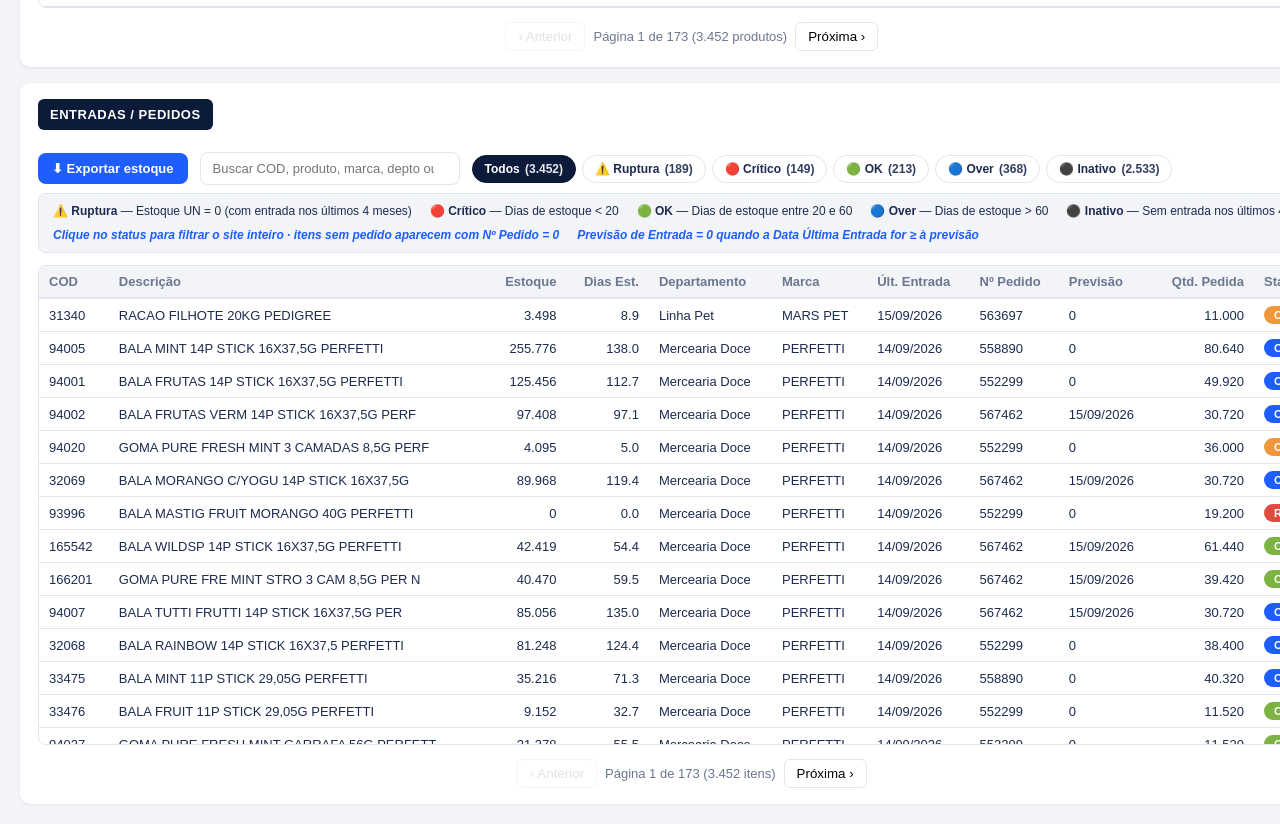
==== commit 83372d5a: "Add files via upload" ====
--- a/food/index.html
+++ b/food/index.html
@@ -195,7 +195,7 @@
             <th data-key="vendas_m3_un" class="num col-hide-tablet">M-3</th>
             <th data-key="media_mensal_un" class="num col-hide-tablet">Média</th>
             <th data-key="faturamento" class="num col-hide-mobile">Fat. (R$)</th>
-            <th data-key="status_vendas">Status</th>
+            <th data-key="data_ultima_entrada">Últ. Entrada</th>
           </tr>
         </thead>
         <tbody id="product-tbody"></tbody>
@@ -217,15 +217,17 @@
           <button class="chip chip-critico" data-status="Critico">🔴 Crítico <span class="chip-count" id="count-Critico"></span></button>
           <button class="chip chip-ok" data-status="OK">🟢 OK <span class="chip-count" id="count-OK"></span></button>
           <button class="chip chip-over" data-status="Over">🔵 Over <span class="chip-count" id="count-Over"></span></button>
+          <button class="chip chip-inativo" data-status="Inativo">⚫ Inativo <span class="chip-count" id="count-Inativo"></span></button>
         </div>
       </div>
     </div>
 
     <div class="status-rules">
-      <span class="rule-item"><strong>⚠️ Ruptura</strong> — Estoque UN = 0</span>
+      <span class="rule-item"><strong>⚠️ Ruptura</strong> — Estoque UN = 0 (com entrada nos últimos 4 meses)</span>
       <span class="rule-item"><strong>🔴 Crítico</strong> — Dias de estoque &lt; 20</span>
       <span class="rule-item"><strong>🟢 OK</strong> — Dias de estoque entre 20 e 60</span>
       <span class="rule-item"><strong>🔵 Over</strong> — Dias de estoque &gt; 60</span>
+      <span class="rule-item"><strong>⚫ Inativo</strong> — Sem entrada nos últimos 4 meses</span>
       <span class="rule-item rule-hint">Clique no status para filtrar o site inteiro · itens sem pedido aparecem com Nº Pedido = 0</span>
       <span class="rule-item rule-hint">Previsão de Entrada = 0 quando a Data Última Entrada for ≥ à previsão</span>
     </div>
@@ -281,6 +283,7 @@
         <label><input type="checkbox" name="export-status" value="Critico" class="export-status-item"> 🔴 Crítico</label>
         <label><input type="checkbox" name="export-status" value="OK" class="export-status-item"> 🟢 OK</label>
         <label><input type="checkbox" name="export-status" value="Over" class="export-status-item"> 🔵 Over</label>
+        <label><input type="checkbox" name="export-status" value="Inativo" class="export-status-item"> ⚫ Inativo</label>
       </div>
 
       <label class="modal-label">Formato</label>
@@ -313,6 +316,7 @@
         <label><input type="checkbox" name="export-entrada-status" value="Critico" class="export-status-item"> 🔴 Crítico</label>
         <label><input type="checkbox" name="export-entrada-status" value="OK" class="export-status-item"> 🟢 OK</label>
         <label><input type="checkbox" name="export-entrada-status" value="Over" class="export-status-item"> 🔵 Over</label>
+        <label><input type="checkbox" name="export-entrada-status" value="Inativo" class="export-status-item"> ⚫ Inativo</label>
       </div>
 
       <label class="modal-label">Pedido</label>
--- a/food/style.css
+++ b/food/style.css
@@ -566,6 +566,7 @@
 .chip-critico.active { background: var(--orange); border-color: var(--orange); }
 .chip-ok.active { background: var(--green); border-color: var(--green); }
 .chip-over.active { background: var(--blue); border-color: var(--blue); }
+.chip-inativo.active { background: #6b7690; border-color: #6b7690; }
 
 .status-rules {
   display: flex;
@@ -634,6 +635,7 @@
 .status-Critico { background: var(--orange); }
 .status-OK { background: var(--green); }
 .status-Over { background: var(--blue); }
+.status-Inativo { background: #6b7690; }
 
 /* Modal export */
 .modal-overlay {
@@ -1357,6 +1359,7 @@
 .dsb-cri { color: #d68910; }
 .dsb-ok { color: #5a8c2c; }
 .dsb-over { color: #2D6CDF; }
+.dsb-ina { color: #6b7690; }
 
 @media (max-width: 480px) {
   .dept-status-break {
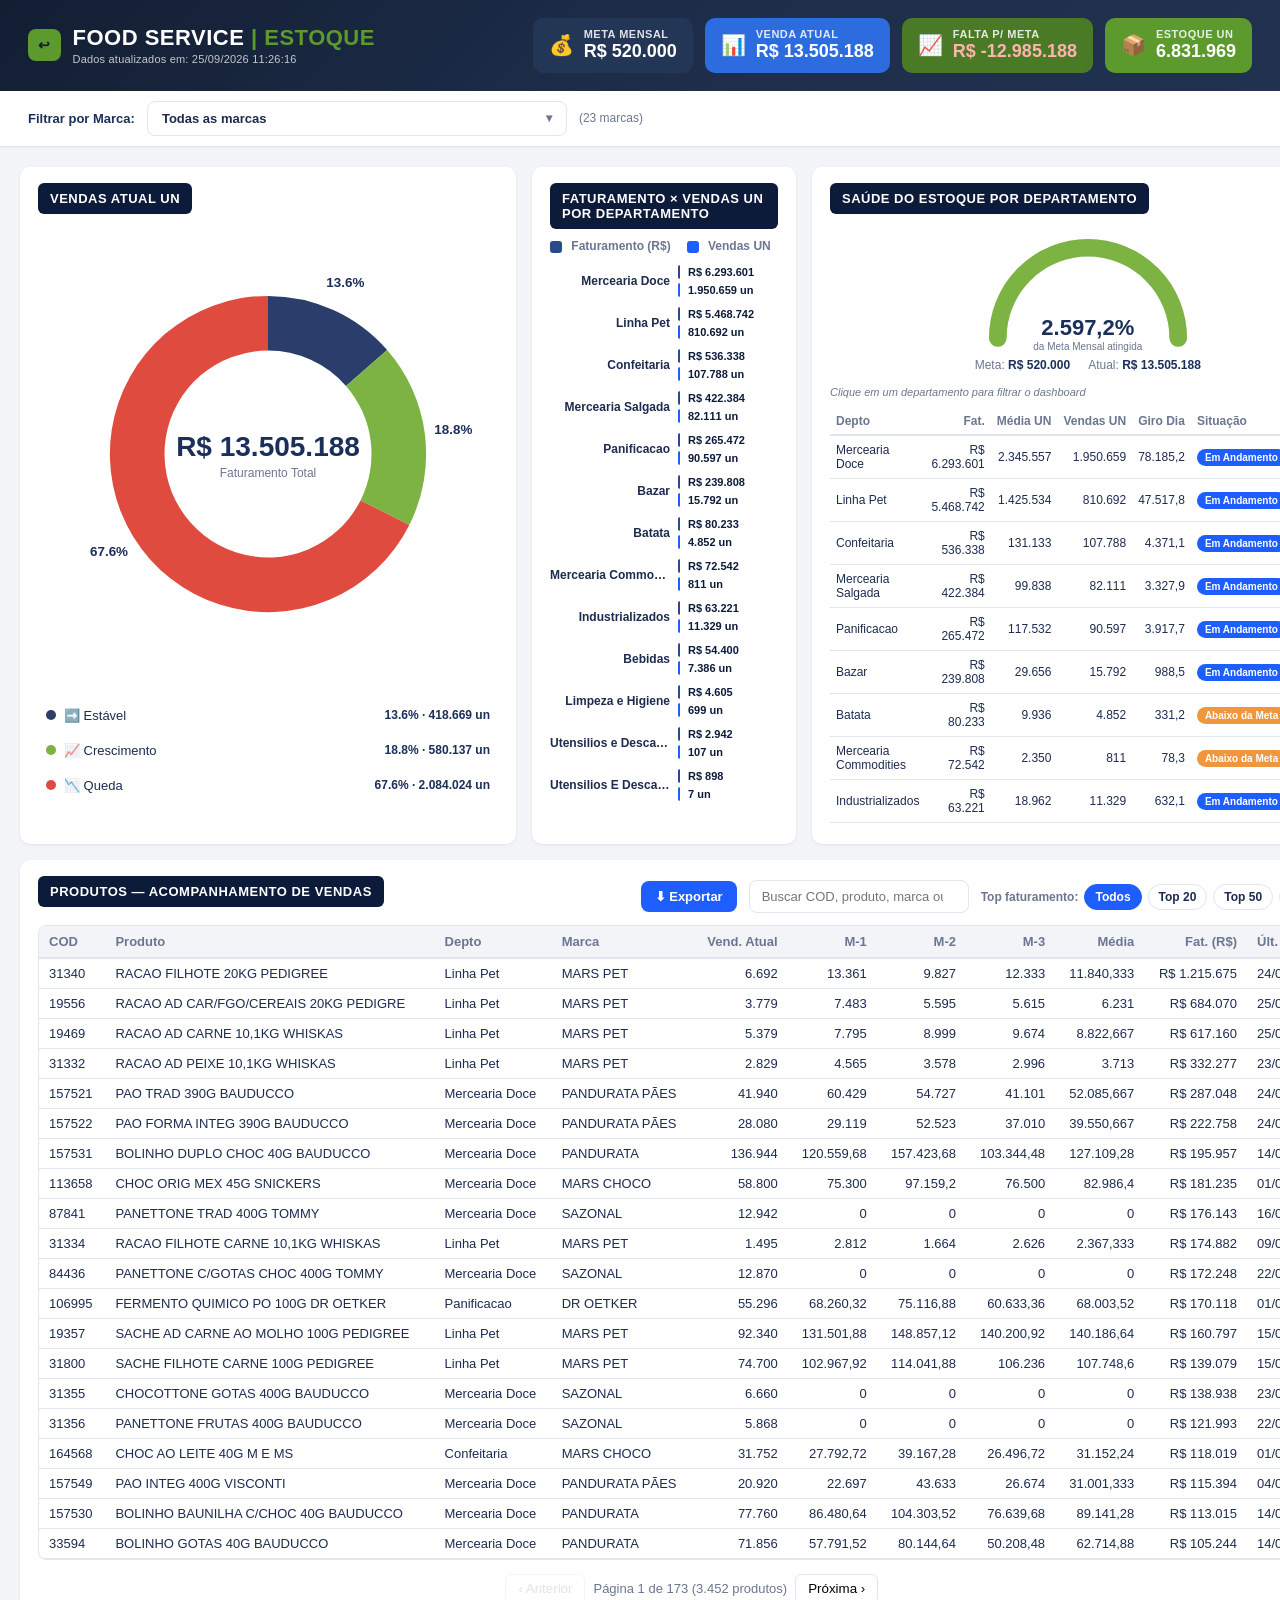
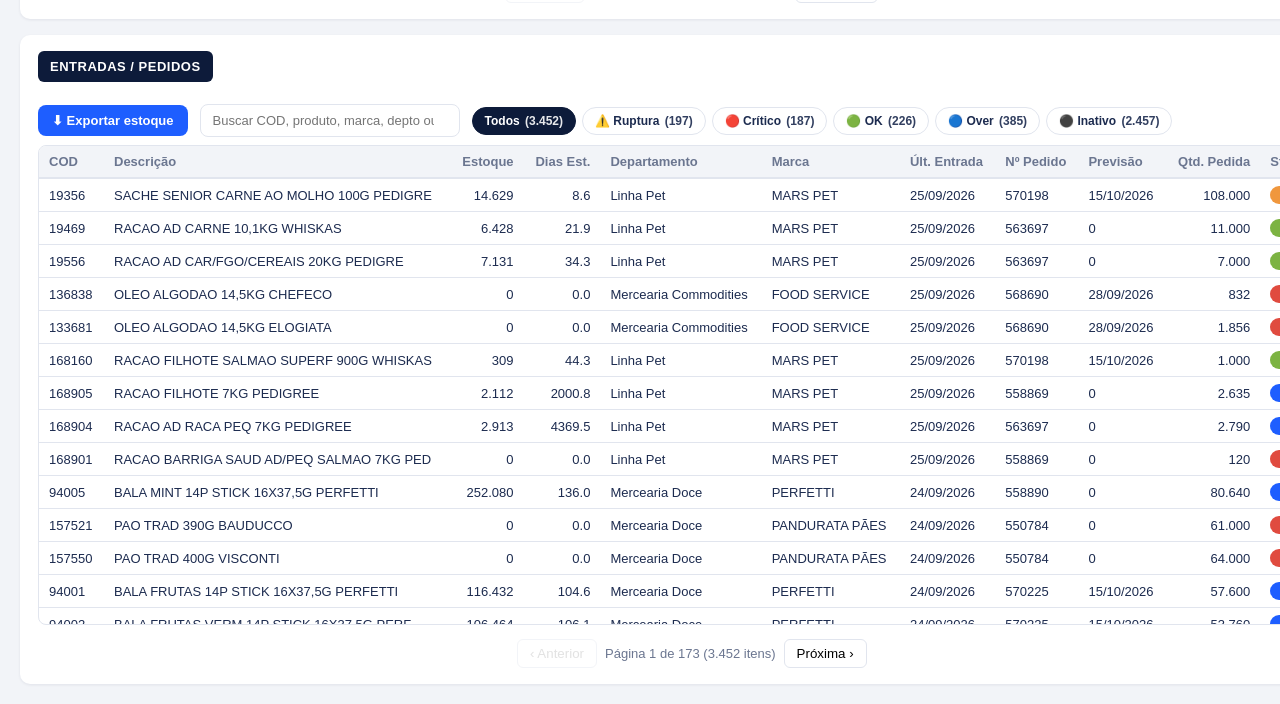
==== commit 4d8cc0d6: "Add files via upload" ====
--- a/food/index.html
+++ b/food/index.html
@@ -173,12 +173,6 @@
           <button type="button" class="chip-top" data-top="100">Top 100</button>
         </div>
       </div>
-    </div>
-
-    <div class="status-rules vendas-rules">
-      <span class="rule-item"><strong>📈 Crescimento</strong> — Vendas atual &gt; média 3 meses (+5%)</span>
-      <span class="rule-item"><strong>➡️ Estável</strong> — Variação entre −5% e +5%</span>
-      <span class="rule-item"><strong>📉 Queda</strong> — Vendas atual &lt; média 3 meses (−5%)</span>
     </div>
 
     <div class="table-scroll product-scroll">
@@ -222,16 +216,6 @@
       </div>
     </div>
 
-    <div class="status-rules">
-      <span class="rule-item"><strong>⚠️ Ruptura</strong> — Estoque UN = 0 (com entrada nos últimos 4 meses)</span>
-      <span class="rule-item"><strong>🔴 Crítico</strong> — Dias de estoque &lt; 20</span>
-      <span class="rule-item"><strong>🟢 OK</strong> — Dias de estoque entre 20 e 60</span>
-      <span class="rule-item"><strong>🔵 Over</strong> — Dias de estoque &gt; 60</span>
-      <span class="rule-item"><strong>⚫ Inativo</strong> — Sem entrada nos últimos 4 meses</span>
-      <span class="rule-item rule-hint">Clique no status para filtrar o site inteiro · itens sem pedido aparecem com Nº Pedido = 0</span>
-      <span class="rule-item rule-hint">Previsão de Entrada = 0 quando a Data Última Entrada for ≥ à previsão</span>
-    </div>
-
     <div class="table-scroll product-scroll entrada-scroll">
       <table class="product-table entrada-table">
         <thead>
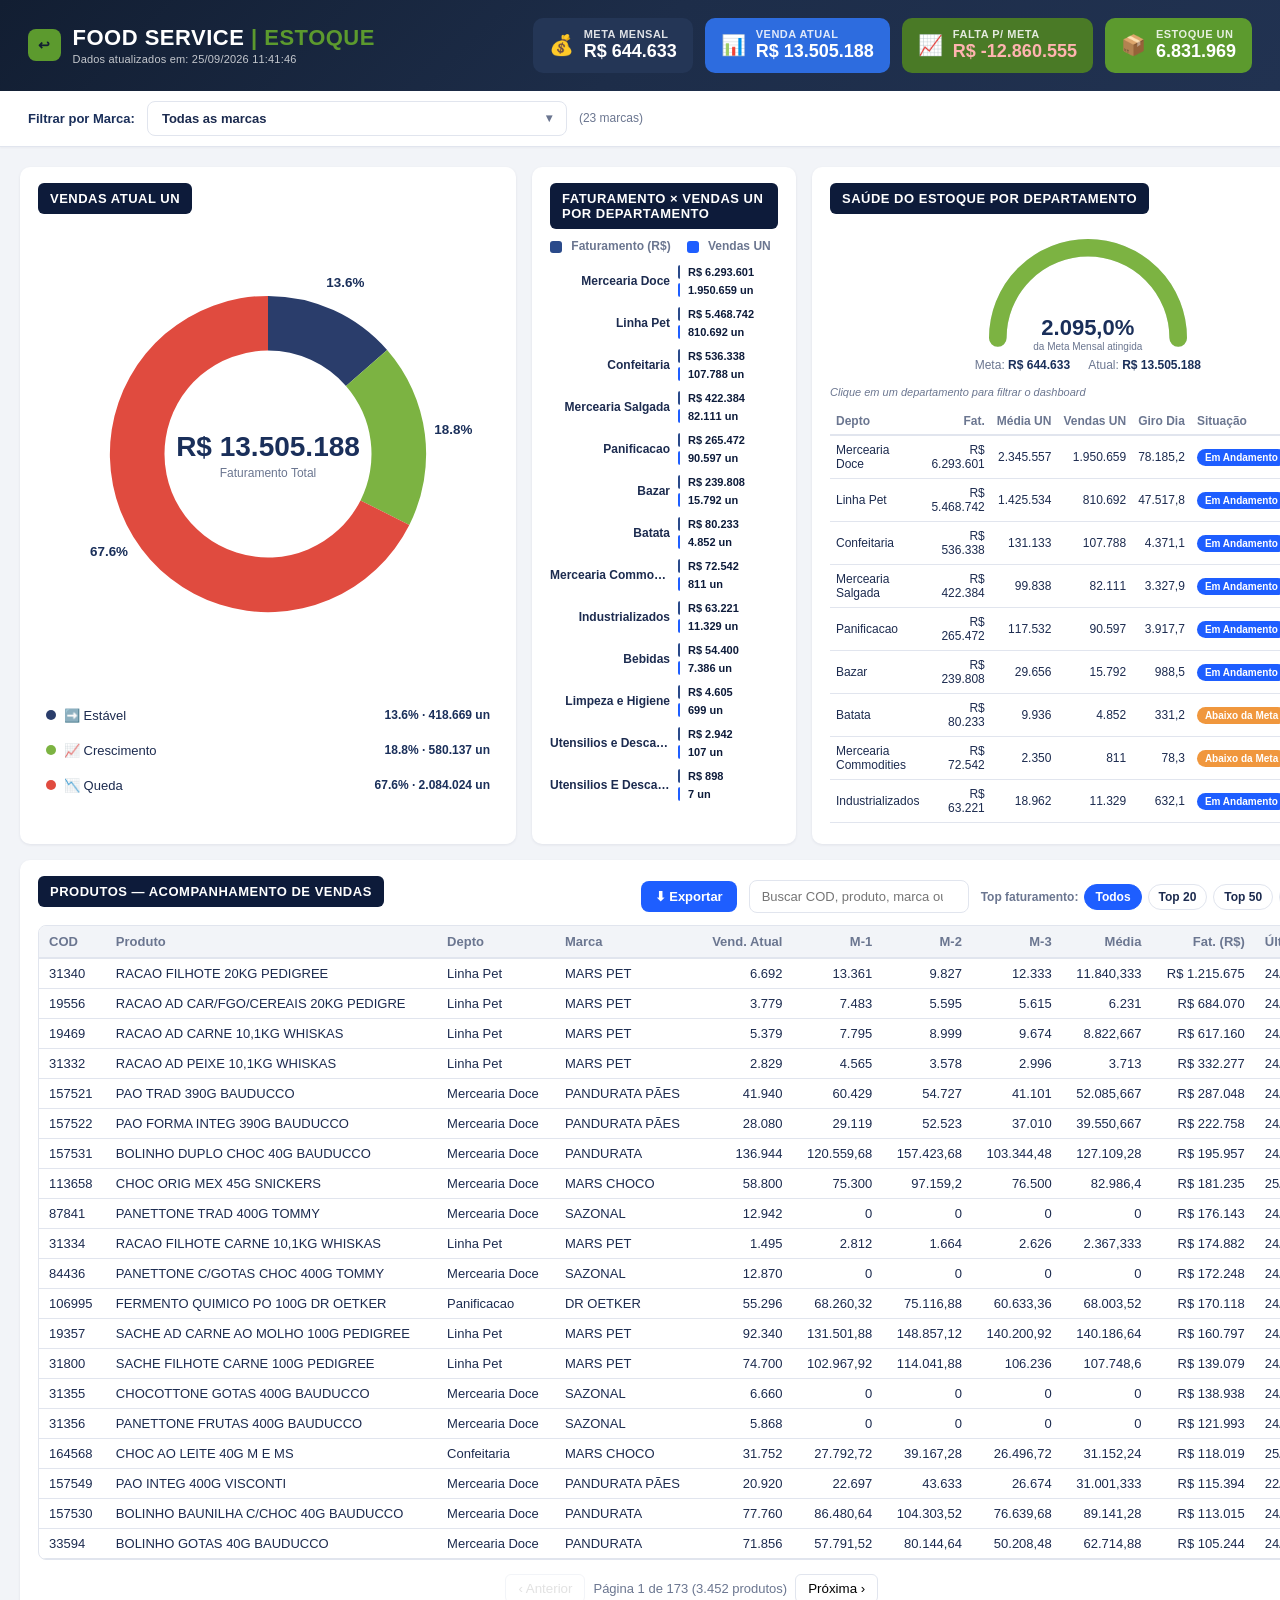
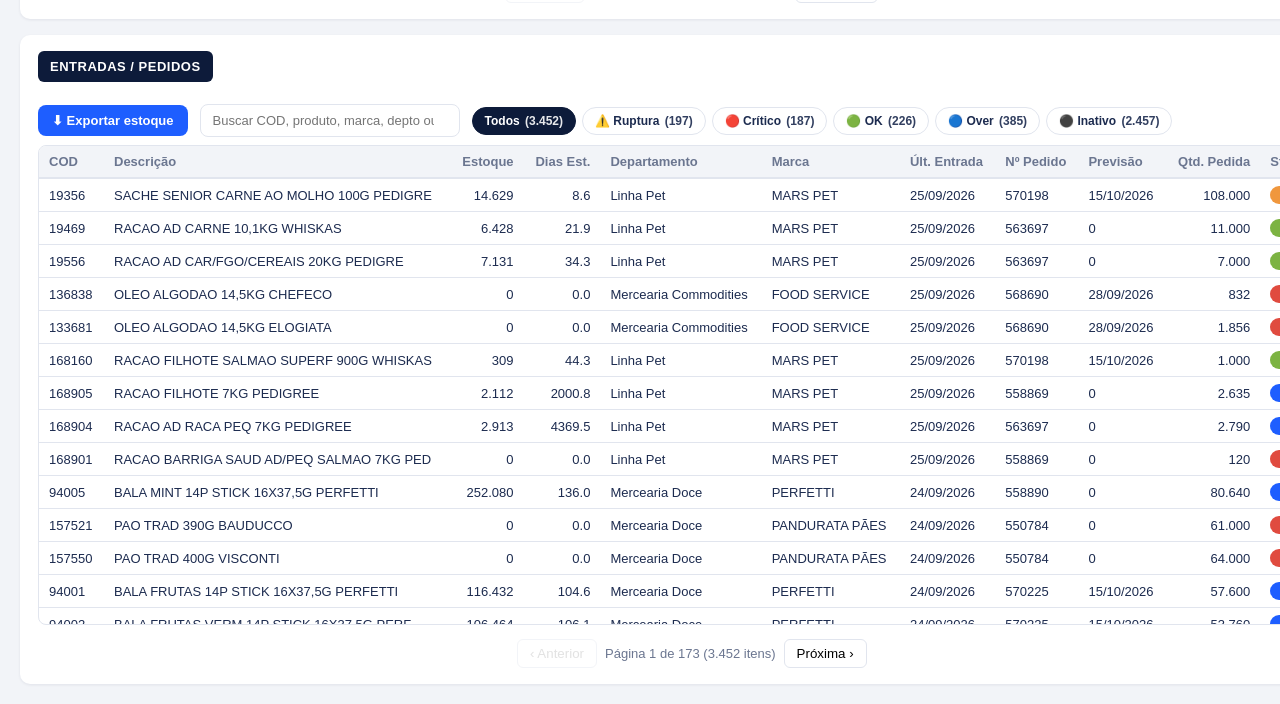
==== commit 550066c7: "Add files via upload" ====
--- a/food/index.html
+++ b/food/index.html
@@ -189,7 +189,7 @@
             <th data-key="vendas_m3_un" class="num col-hide-tablet">M-3</th>
             <th data-key="media_mensal_un" class="num col-hide-tablet">Média</th>
             <th data-key="faturamento" class="num col-hide-mobile">Fat. (R$)</th>
-            <th data-key="data_ultima_entrada">Últ. Entrada</th>
+            <th data-key="data_ultima_saida">Últ. Saída</th>
           </tr>
         </thead>
         <tbody id="product-tbody"></tbody>
